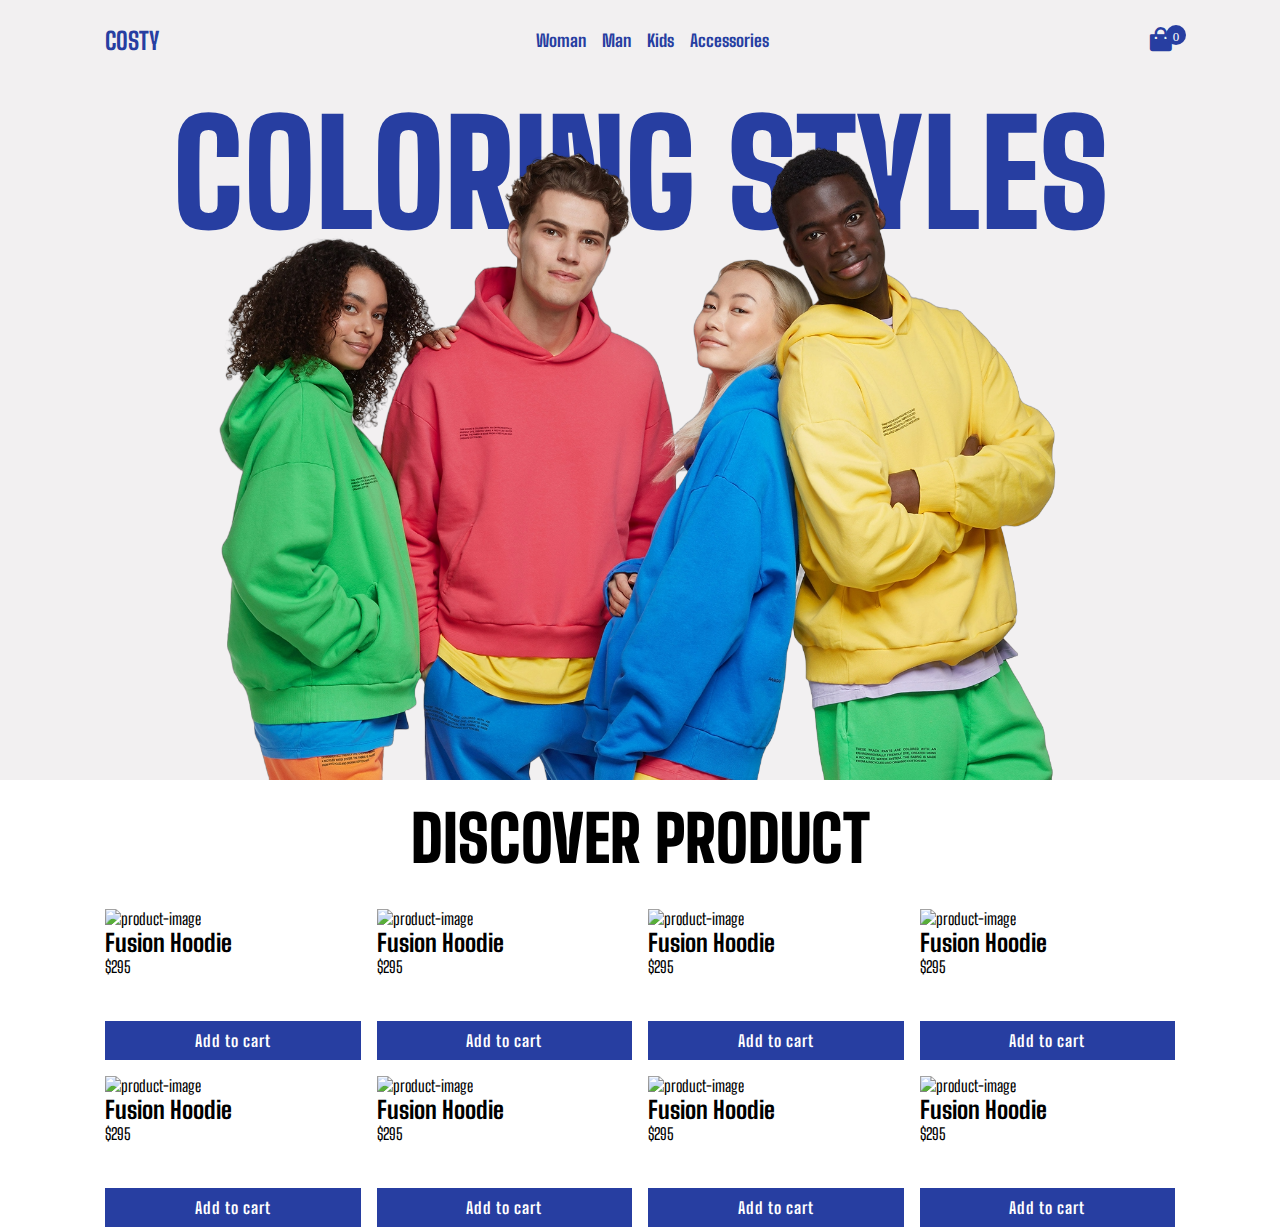
==== index.html @ f2ef8a78 "first commit" ====
<!DOCTYPE html>
<html lang="en">
<head>
    <meta charset="UTF-8">
    <meta name="viewport" content="width=device-width, initial-scale=1.0">
    <title>E-commerce anasayfa</title>
    <link rel="stylesheet" href="./styles/style.css">
    <link href='https://unpkg.com/boxicons@2.1.4/css/boxicons.min.css' rel='stylesheet'>
</head>
<body>
    <header>
        <div class="nav container">
            <i class='bx bx-menu' id="menu-icon"></i>

            <a href="/" class="logo">COSTY</a>

            <nav class="navbar">
                <a href="#" class="nav-link">Woman</a>
                <a href="#" class="nav-link">Man</a>
                <a href="#" class="nav-link">Kids</a>
                <a href="#" class="nav-link">Accessories</a>
            </nav>

         <a href="/cart.html"> 
              <i class='bx bxs-shopping-bag' data-quantity="0" id="cart-icon"></i>
         </a>
        </div>
    </header>

    <section class="home">
        <div class="home-img container">
            <img src="/images/home.png" alt="">
        </div>
    </section>

    <section class="products container">
        <h2 class="heading">DISCOVER PRODUCT</h2>

        <div class="product-container" id="product-list">
            <!-- <div class="product">
                <img src="https://images.undiz.com/on/demandware.static/-/Sites-ZLIN-master/default/dw2264d914/merch/BTS/654206666_x.jpg?sw=1250" alt="product-image" class="product-image">
                <div class="product-info">
                    <h2 class="product-title">Fusion Hoodie</h2>
                    <p class="product-price">$295</p>
                    <a href="#" class="add-to-cart">Add to cart</a>
                </div>
            </div>
            <div class="product">
                <img src="https://images.undiz.com/on/demandware.static/-/Sites-ZLIN-master/default/dw2264d914/merch/BTS/654206666_x.jpg?sw=1250" alt="product-image" class="product-image">
                <div class="product-info">
                    <h2 class="product-title">Fusion Hoodie</h2>
                    <p class="product-price">$295</p>
                    <a href="#" class="add-to-cart">Add to cart</a>
                </div>
            </div>
            <div class="product">
                <img src="https://images.undiz.com/on/demandware.static/-/Sites-ZLIN-master/default/dw2264d914/merch/BTS/654206666_x.jpg?sw=1250" alt="product-image" class="product-image">
                <div class="product-info">
                    <h2 class="product-title">Fusion Hoodie</h2>
                    <p class="product-price">$295</p>
                    <a href="#" class="add-to-cart">Add to cart</a>
                </div>
            </div>
            <div class="product">
                <img src="https://images.undiz.com/on/demandware.static/-/Sites-ZLIN-master/default/dw2264d914/merch/BTS/654206666_x.jpg?sw=1250" alt="product-image" class="product-image">
                <div class="product-info">
                    <h2 class="product-title">Fusion Hoodie</h2>
                    <p class="product-price">$295</p>
                    <a href="#" class="add-to-cart">Add to cart</a>
                </div>
            </div>
            <div class="product">
                <img src="https://images.undiz.com/on/demandware.static/-/Sites-ZLIN-master/default/dw2264d914/merch/BTS/654206666_x.jpg?sw=1250" alt="product-image" class="product-image">
                <div class="product-info">
                    <h2 class="product-title">Fusion Hoodie</h2>
                    <p class="product-price">$295</p>
                    <a href="#" class="add-to-cart">Add to cart</a>
                </div>
            </div> -->
        </div>
    </section>



    <script src="js/main.js" type="module"></script>
</body>
</html>
---- styles/style.css ----
@import url("https://fonts.googleapis.com/css2?family=Big+Shoulders:opsz,wght@10..72,100..900&family=Indie+Flower&family=Open+Sans:ital,wght@0,300..800;1,300..800&family=Poppins:ital,wght@0,100;0,200;0,300;0,400;0,500;0,600;0,700;0,800;0,900;1,100;1,200;1,300;1,400;1,500;1,600;1,700;1,800;1,900&display=swap");
header {
  position: sticky;
  top: 0;
  left: 0;
  width: 100%;
  z-index: 50;
  background-color: #f2f0f1;
}
header .nav {
  display: flex;
  align-items: center;
  justify-content: space-between;
  padding: 25px 0;
}
header .nav #menu-icon {
  font-size: 28px;
  color: #273ea1;
  cursor: pointer;
  display: none;
}
header .nav .logo {
  font-size: 24px;
  color: #273ea1;
  font-weight: 700;
}
header .nav .navbar {
  display: flex;
  align-items: center;
  align-items: center;
  -moz-column-gap: 16px;
       column-gap: 16px;
}
header .nav .navbar .nav-link {
  color: #273ea1;
  font-size: 17px;
  font-weight: 700;
}
header .nav #cart-icon {
  font-size: 29px;
  color: #273ea1;
  cursor: pointer;
  position: relative;
}
header .nav #cart-icon::after {
  content: attr(data-quantity);
  position: absolute;
  top: 0;
  right: -11px;
  background-color: #273ea1;
  color: #fff;
  width: 20px;
  height: 20px;
  border-radius: 50%;
  display: grid;
  place-items: center;
  font-size: 13px;
  font-weight: 500;
}

@media (max-width: 1200px) {
  .container {
    width: 90% !important;
    margin: 0 auto;
  }
  .home-img::before {
    top: -35px;
    font-size: 128px;
  }
}
@media (max-width: 1000px) {
  .home-img img {
    width: 100%;
  }
}
@media (max-width: 910px) {
  .nav {
    padding: 18px 0;
  }
  .home-img::before {
    top: -100px !important;
    font-size: 80px;
  }
}
@media (max-width: 720px) {
  .home-img::before {
    top: -40px !important;
    font-size: 80px !important;
  }
  .home-img {
    height: 80% !important;
  }
  .cart-box {
    grid-template-columns: 1fr !important;
  }
}
@media (max-width: 550px) {
  #menu-icon {
    display: block !important;
  }
  .navbar {
    position: absolute;
    top: 100%;
    right: 0;
    left: 0;
    display: flex;
    flex-direction: column;
    background-color: #f2f0f1;
    row-gap: 8px;
    padding: 10px 0;
    text-align: center;
    box-shadow: 0 20px 20px rgba(237, 237, 237, 0.45);
    -webkit-clip-path: circle(0% at 0% 0%);
            clip-path: circle(0% at 0% 0%);
    transition: all 0.5s;
  }
  .navbar.open-menu {
    -webkit-clip-path: circle(144% at 0% 0%);
            clip-path: circle(144% at 0% 0%);
  }
  .nav-link {
    display: block;
    padding: 15px;
  }
  .home-img::before {
    font-size: 50px !important;
  }
}
.home {
  position: relative;
  background-color: #f2f0f1;
  min-height: 700px;
}
.home .home-img {
  position: absolute;
  width: 100%;
  bottom: 0;
  left: 50%;
  transform: translate(-50%);
  display: flex;
  justify-content: center;
}
.home .home-img img {
  width: 80%;
  max-height: 700px !important;
}
.home .home-img::before {
  content: "Coloring Styles";
  text-transform: uppercase;
  font-size: 144px;
  text-align: center;
  position: absolute;
  top: -28px;
  z-index: -1;
  color: #273ea1;
  font-weight: 900;
}

.products .heading {
  text-align: center;
  font-size: 64px;
  font-weight: 900;
  margin-top: 20px;
}
.products .product-container {
  display: grid;
  grid-template-columns: repeat(auto-fit, minmax(250px, 1fr));
  gap: 16px;
  margin-top: 32px;
}
.products .product-container .product-image {
  width: 100%;
  height: 350px;
  -o-object-fit: cover;
     object-fit: cover;
}
.products .product-container .product-info {
  display: flex;
  flex-direction: column;
}
.products .product-container .product-title {
  font-size: 22px;
  font-weight: 600;
  color: #000;
  margin: 12px 0 8px;
}
.products .product-container .product-price {
  font-size: 19px;
  color: #273ea1;
  font-weight: 400;
}
.products .product-container .product .add-to-cart {
  background-color: #273ea1;
  color: #fff;
  font-weight: 600;
  padding: 10px;
  text-align: center;
  letter-spacing: 1px;
  margin-top: 45px;
  cursor: pointer;
}

.cart-container {
  margin-top: 50px !important;
}
.cart-container .tohomepage {
  display: flex;
  align-items: center;
  color: #000;
}
.cart-container .tohomepage i {
  font-size: 24px;
}
.cart-container .tohomepage span {
  font-size: 16px;
  font-weight: 600;
}
.cart-container .title {
  margin-top: 32px;
}
.cart-container .cart-box {
  display: grid;
  grid-template-columns: 80% 20%;
  gap: 16px;
  margin-top: 40px;
}
.cart-container #cart-items {
  display: grid;
  row-gap: 16px;
}
.cart-container .cart-item {
  display: grid;
  grid-template-columns: 0.5fr 1fr 0.5fr 0.5fr;
  align-items: center;
  padding-bottom: 10px;
  border-bottom: 1px solid rgb(227, 227, 227);
}
.cart-container .cart-item img {
  width: 80px;
  height: 80px;
  -o-object-fit: contain;
     object-fit: contain;
}
.cart-container .cart-item .item-title {
  font-size: 18px;
}
.cart-container .cart-item .item-quantity {
  border: 1px solid #000;
  width: 40px;
  text-align: center;
  font-size: 18px;
  margin-top: 10px;
  border-radius: 5px;
  cursor: pointer;
}
.cart-container .cart-item .item-price {
  font-size: 18px;
}
.cart-container .cart-item .remove-from-cart {
  max-width: 80px;
  font-weight: 700;
  padding: 8px;
  background-color: crimson;
  color: #fff;
  cursor: pointer;
}
.cart-container .cart-total {
  display: flex;
  flex-direction: column;
  gap: 10px;
}
.cart-container .cart-total .checkout-btn {
  background-color: #273ea1;
  padding: 10px;
  color: #fff;
  text-align: center;
  letter-spacing: 1.7;
  border-radius: 5px;
  font-size: 18px;
  max-width: 150px;
}
.cart-container .cart-total #cart-totally {
  font-size: 32px;
  font-weight: 700;
  white-space: nowrap;
}

* {
  margin: 0;
  padding: 0;
  box-sizing: border-box;
  text-decoration: none;
  list-style: none;
  border: none;
  outline: none;
}

body {
  font-family: "Big Shoulders", sans-serif;
  background-color: #fff;
  color: #000;
}

.container {
  max-width: 1070px;
  width: 100%;
  margin: auto;
}/*# sourceMappingURL=style.css.map */
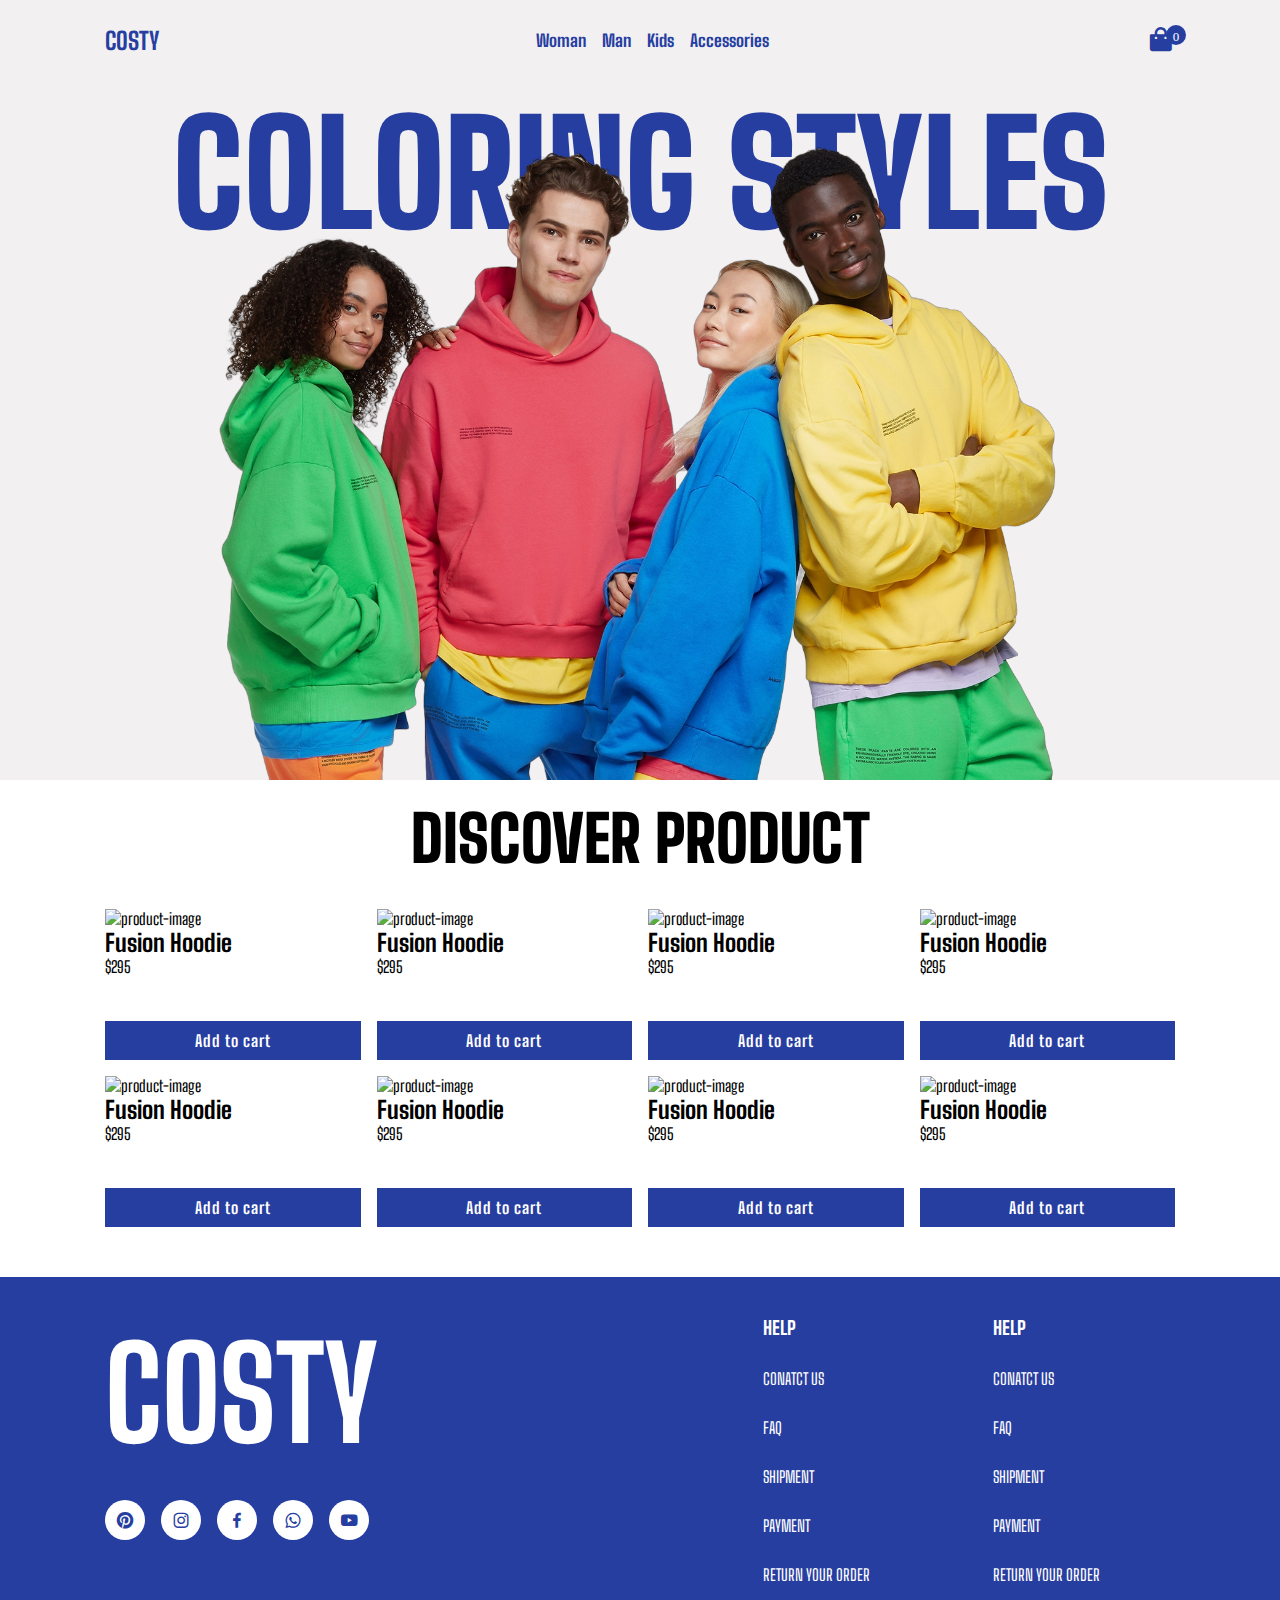
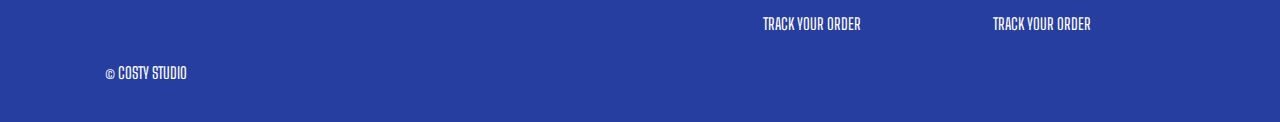
==== commit bd993596: "e-commerce finished" ====
--- a/index.html
+++ b/index.html
@@ -80,6 +80,41 @@
         </div>
     </section>
 
+    <footer class="footer">
+        <div class="footer-c container">
+            <div class="footer-box">
+                <h2>COSTY</h2>
+                <div class="social">
+                    <a href="#"><i class="bx bxl-pinterest"></i></a>
+                    <a href="#"><i class="bx bxl-instagram"></i></a>
+                    <a href="#"><i class="bx bxl-facebook"></i></a>
+                    <a href="#"><i class="bx bxl-whatsapp"></i></a>
+                    <a href="#"><i class="bx bxl-youtube"></i></a>
+                </div>
+            </div>
+            <div class="footer-box">
+                <h3>HELP</h3>
+                <a href="#">CONATCT US</a>
+                <a href="#">FAQ</a>
+                <a href="#">SHIPMENT</a>
+                <a href="#">PAYMENT</a>
+                <a href="#">RETURN YOUR ORDER</a>
+                <a href="#">TRACK YOUR ORDER</a>
+            </div>
+            <div class="footer-box">
+                <h3>HELP</h3>
+                <a href="#">CONATCT US</a>
+                <a href="#">FAQ</a>
+                <a href="#">SHIPMENT</a>
+                <a href="#">PAYMENT</a>
+                <a href="#">RETURN YOUR ORDER</a>
+                <a href="#">TRACK YOUR ORDER</a>
+            </div>
+        </div>
+
+        <p class="copyright container">© COSTY STUDIO</p>
+    </footer>
+
 
 
     <script src="js/main.js" type="module"></script>
--- a/styles/style.css
+++ b/styles/style.css
@@ -91,6 +91,9 @@
     height: 80% !important;
   }
   .cart-box {
+    grid-template-columns: 1fr !important;
+  }
+  .footer-c {
     grid-template-columns: 1fr !important;
   }
 }
@@ -201,7 +204,7 @@
 }
 
 .cart-container {
-  margin-top: 50px !important;
+  margin-top: 100px !important;
 }
 .cart-container .tohomepage {
   display: flex;
@@ -283,6 +286,49 @@
   font-size: 32px;
   font-weight: 700;
   white-space: nowrap;
+}
+
+.footer {
+  background-color: #273ea1;
+  padding: 40px 10px;
+  margin-top: 50px;
+}
+.footer-c {
+  display: grid;
+  grid-template-columns: 60% 20% 20%;
+  gap: 16px;
+}
+.footer-box {
+  display: flex;
+  flex-direction: column;
+}
+.footer-box h2 {
+  font-size: 128px;
+  color: #fff;
+}
+.footer-box .social {
+  display: flex;
+  align-items: center;
+  -moz-column-gap: 16px;
+       column-gap: 16px;
+}
+.footer-box .social i {
+  background-color: #fff;
+  font-size: 20px;
+  padding: 10px;
+  color: #273ea1;
+  border-radius: 50%;
+}
+.footer-box h3 {
+  color: #fff;
+}
+.footer-box a {
+  color: #fff;
+  padding-top: 30px;
+}
+.footer .copyright {
+  padding-top: 30px;
+  color: #fff;
 }
 
 * {
